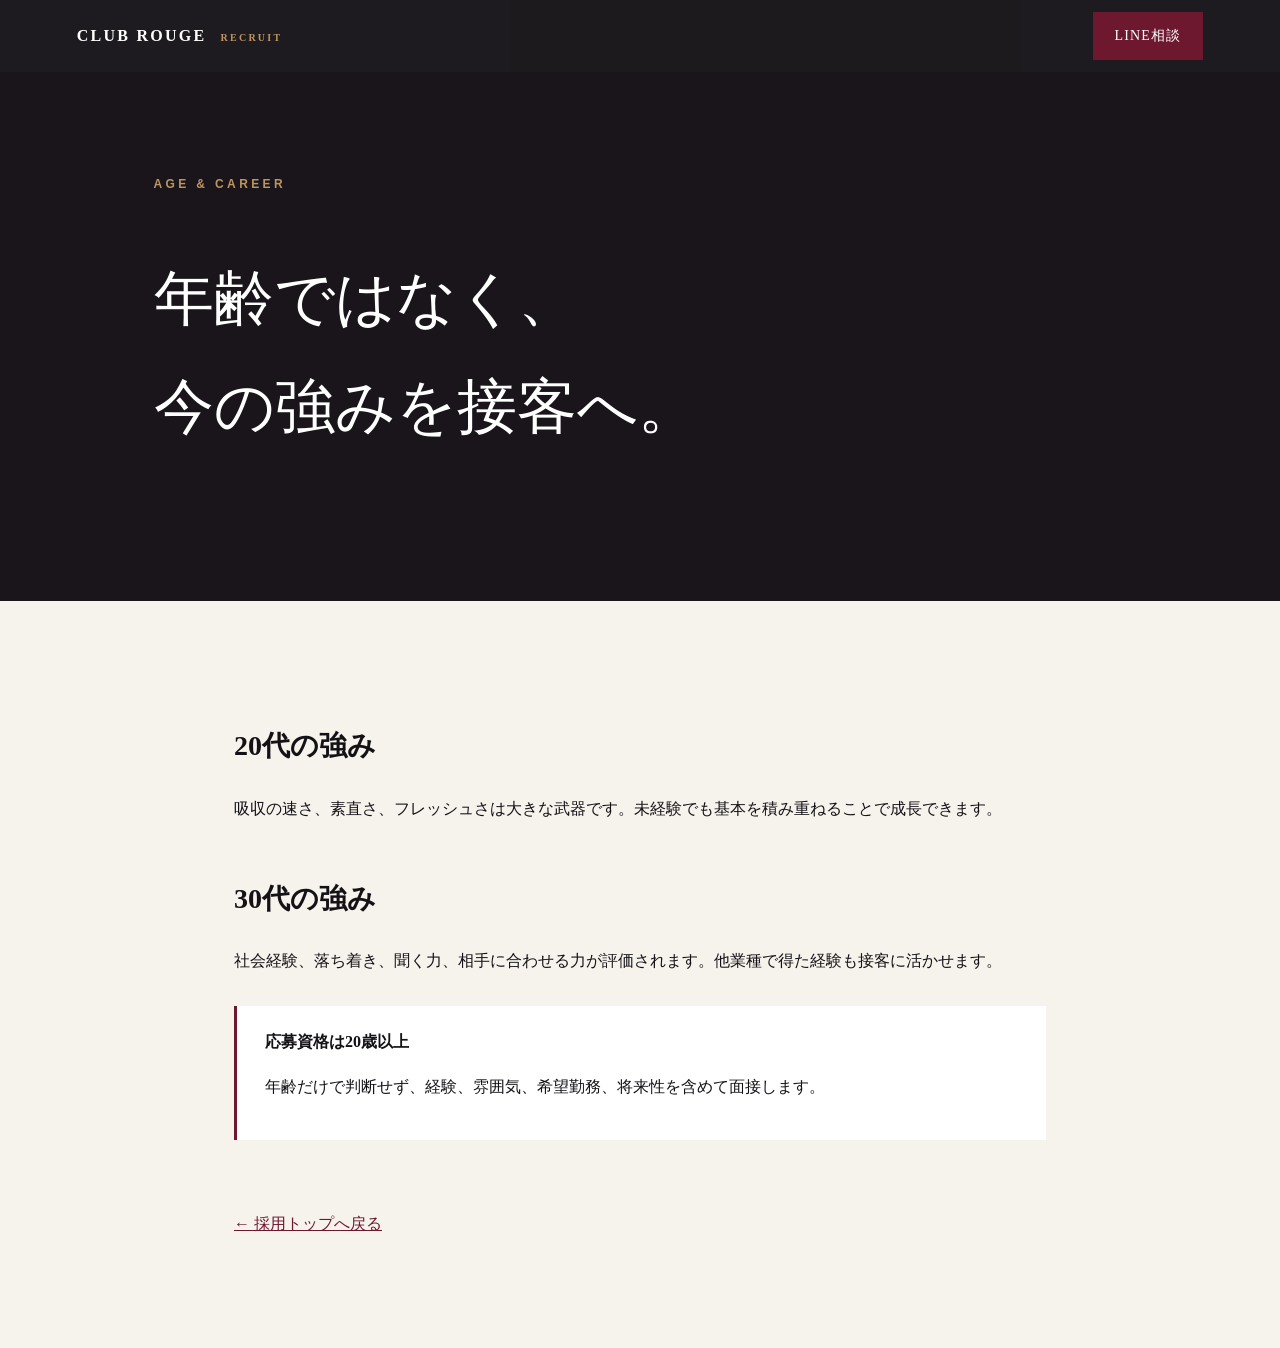
==== age-guide.html @ 6f483774 "求人SEOページ6本とサイトマップを追加" ====
<!doctype html><html lang="ja"><head><meta charset="utf-8"><meta name="viewport" content="width=device-width,initial-scale=1"><meta name="description" content="20代・30代で銀座ホステスを始める方へ。年齢ごとの強みと働き方を解説します。"><title>20代・30代の銀座ホステス｜CLUB ROUGE</title><link rel="stylesheet" href="style.css"></head><body><header class="nav"><a class="brand" href="index.html">CLUB ROUGE <span>RECRUIT</span></a><a class="nav-cta" href="https://line.me/ti/p/MGM9CfKDj5">LINE相談</a></header><section class="article-hero"><p class="eyebrow">AGE &amp; CAREER</p><h1>年齢ではなく、<br>今の強みを接客へ。</h1></section><main class="article"><h2>20代の強み</h2><p>吸収の速さ、素直さ、フレッシュさは大きな武器です。未経験でも基本を積み重ねることで成長できます。</p><h2>30代の強み</h2><p>社会経験、落ち着き、聞く力、相手に合わせる力が評価されます。他業種で得た経験も接客に活かせます。</p><div class="box"><strong>応募資格は20歳以上</strong><p>年齢だけで判断せず、経験、雰囲気、希望勤務、将来性を含めて面接します。</p></div><a class="back" href="index.html">← 採用トップへ戻る</a></main></body></html>
---- style.css ----
:root{--ink:#141216;--wine:#6e1830;--gold:#bd9560;--paper:#f6f2ec;--muted:#706a70}*{box-sizing:border-box}html{scroll-behavior:smooth}body{margin:0;color:var(--ink);background:var(--paper);font-family:"Yu Mincho","Hiragino Mincho ProN",serif;line-height:1.8}.nav{height:72px;padding:0 max(24px,6vw);display:flex;align-items:center;justify-content:space-between;background:rgba(20,18,22,.96);position:sticky;top:0;z-index:10}.brand{color:#fff;text-decoration:none;letter-spacing:.14em;font-weight:700}.brand span{font-size:10px;color:var(--gold);margin-left:8px}.nav-cta,.button{background:var(--wine);color:#fff;text-decoration:none;padding:11px 22px;font-size:14px;letter-spacing:.08em}.hero{min-height:78vh;background:radial-gradient(circle at 80% 30%,#572034 0,transparent 42%),linear-gradient(120deg,#161219,#24151c);color:#fff;display:grid;align-items:center}.hero-inner{width:min(1120px,88%);margin:auto;padding:80px 0}.eyebrow{font-family:Arial,sans-serif;color:var(--gold);font-size:12px;letter-spacing:.28em;font-weight:700}.hero h1{font-size:clamp(38px,6vw,78px);font-weight:400;line-height:1.35;margin:18px 0}.hero em{font-style:normal;color:#dec09a}.lead{max-width:610px;color:#d9d2d5;margin-bottom:36px}.section{padding:100px max(24px,7vw)}.section>h2{font-size:clamp(28px,4vw,48px);font-weight:400;line-height:1.45;margin:12px 0 44px}.features{display:grid;grid-template-columns:repeat(3,1fr);gap:1px;background:#d7d0c8}.features article{background:var(--paper);padding:38px}.features b{color:var(--gold);font-family:Arial,sans-serif}.features h3{font-size:22px}.features p,.cards p,.contact>p{color:var(--muted)}.dark{background:#171419;color:#fff}.cards{display:grid;grid-template-columns:repeat(3,1fr);gap:16px}.cards a{color:#fff;text-decoration:none;border:1px solid #3d353d;padding:30px;min-height:210px;background:#1f1a20;transition:.2s}.cards a:hover{border-color:var(--gold);transform:translateY(-3px)}.cards span{font-family:Arial,sans-serif;font-size:11px;color:var(--gold);letter-spacing:.15em}.cards h3{font-size:21px}.cards p{color:#aaa1a7;font-size:14px}.contact{text-align:center}.notice{display:inline-block;margin-top:22px;border:1px solid #cfc4b8;padding:16px 30px;color:#766d68}footer{background:#0f0d10;color:#fff;text-align:center;padding:50px}footer p,footer small{color:#837a82;font-family:Arial,sans-serif;letter-spacing:.15em;font-size:11px}.article-hero{padding:90px max(24px,12vw);background:#19151b;color:#fff}.article-hero h1{font-size:clamp(32px,5vw,60px);font-weight:400}.article{max-width:860px;margin:auto;padding:70px 24px 110px}.article h2{font-size:28px;margin-top:50px}.article .box{border-left:3px solid var(--wine);background:#fff;padding:22px 28px;margin:30px 0}.back{display:inline-block;margin-top:40px;color:var(--wine)}@media(max-width:780px){.features,.cards{grid-template-columns:1fr}.hero{min-height:70vh}.section{padding-top:70px;padding-bottom:70px}}
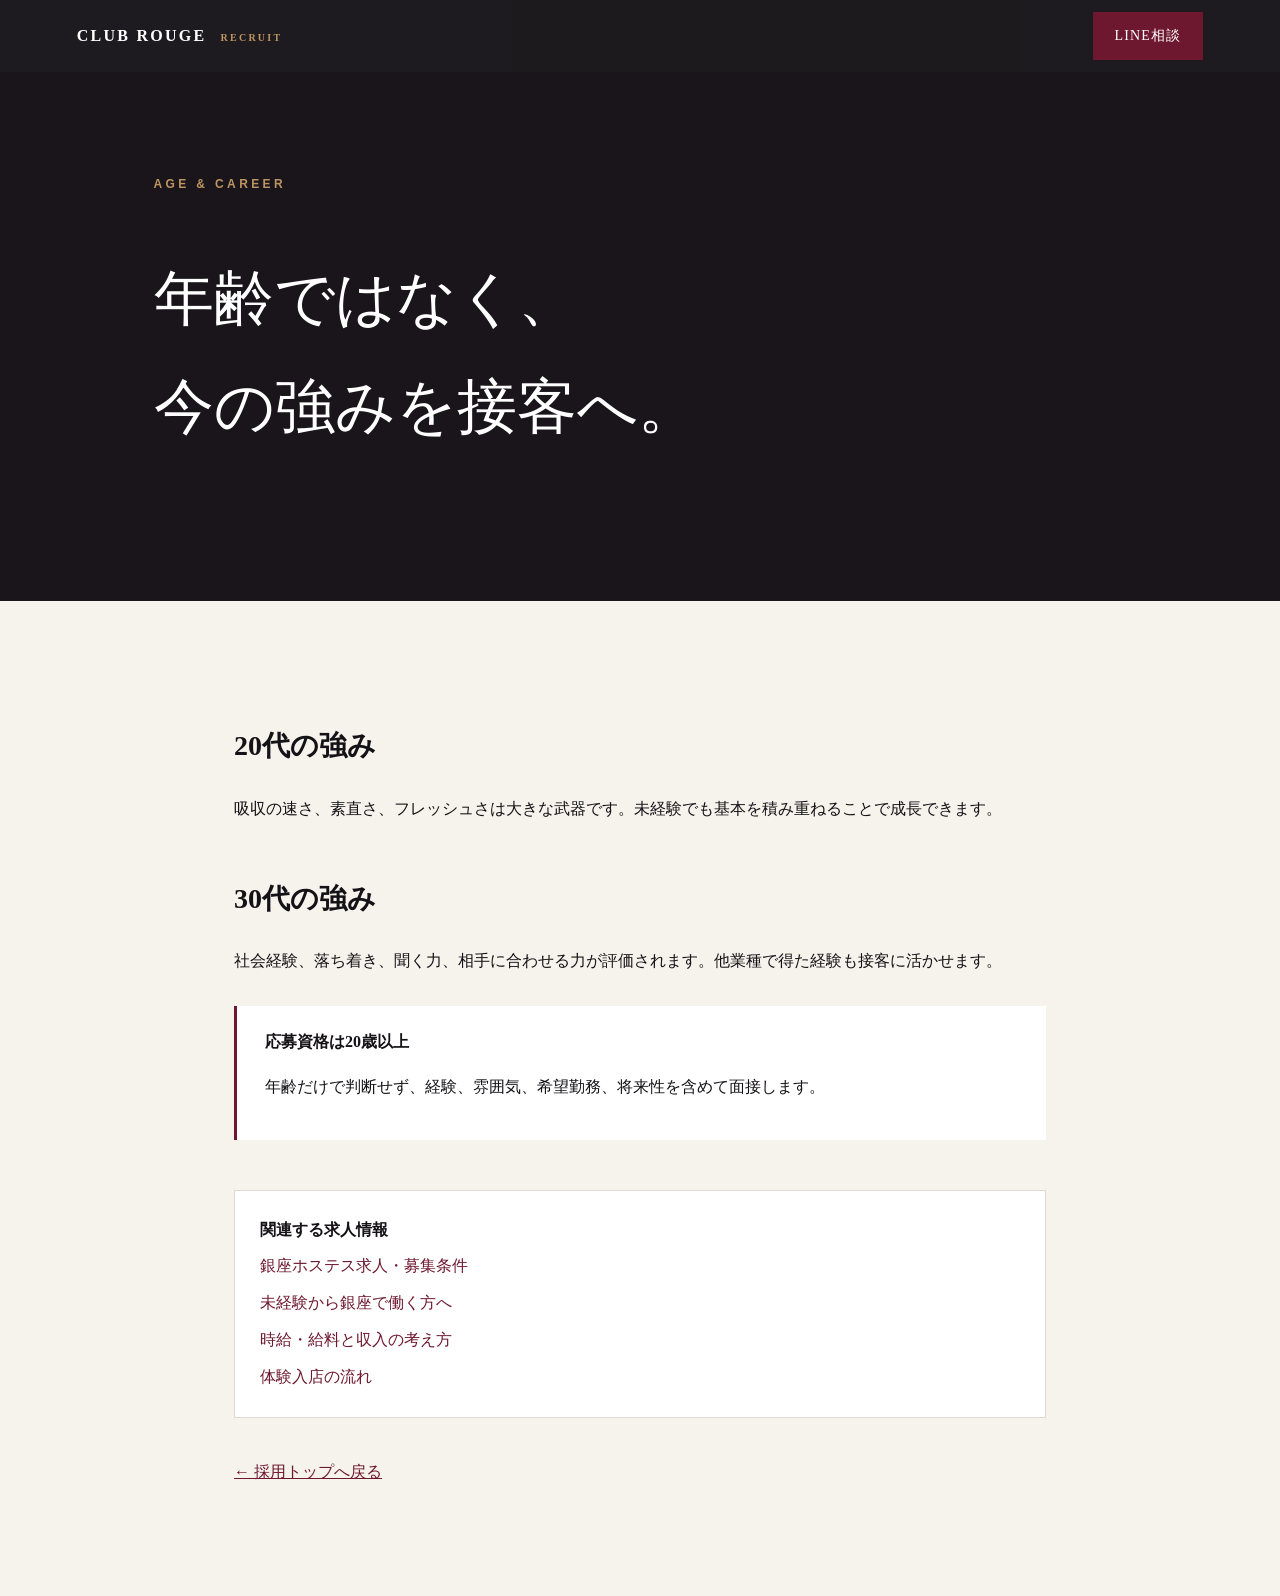
==== commit 10325eee: "既存ページのSEOと内部リンクを強化" ====
--- a/age-guide.html
+++ b/age-guide.html
@@ -1 +1 @@
-<!doctype html><html lang="ja"><head><meta charset="utf-8"><meta name="viewport" content="width=device-width,initial-scale=1"><meta name="description" content="20代・30代で銀座ホステスを始める方へ。年齢ごとの強みと働き方を解説します。"><title>20代・30代の銀座ホステス｜CLUB ROUGE</title><link rel="stylesheet" href="style.css"></head><body><header class="nav"><a class="brand" href="index.html">CLUB ROUGE <span>RECRUIT</span></a><a class="nav-cta" href="https://line.me/ti/p/MGM9CfKDj5">LINE相談</a></header><section class="article-hero"><p class="eyebrow">AGE &amp; CAREER</p><h1>年齢ではなく、<br>今の強みを接客へ。</h1></section><main class="article"><h2>20代の強み</h2><p>吸収の速さ、素直さ、フレッシュさは大きな武器です。未経験でも基本を積み重ねることで成長できます。</p><h2>30代の強み</h2><p>社会経験、落ち着き、聞く力、相手に合わせる力が評価されます。他業種で得た経験も接客に活かせます。</p><div class="box"><strong>応募資格は20歳以上</strong><p>年齢だけで判断せず、経験、雰囲気、希望勤務、将来性を含めて面接します。</p></div><a class="back" href="index.html">← 採用トップへ戻る</a></main></body></html>
+<!doctype html><html lang="ja"><head><script async src="https://www.googletagmanager.com/gtag/js?id=G-09QZRMTLVK"></script><script src="ga4.js"></script><meta charset="utf-8"><meta name="viewport" content="width=device-width,initial-scale=1"><meta name="description" content="20代・30代で銀座ホステスを始めたい方へ。年齢ごとの強み、接客への活かし方、応募時に確認するポイントを解説します。"><title>20代・30代の銀座ホステス求人｜年齢別の強み｜CLUB ROUGE</title><link rel="canonical" href="https://sh-t92.github.io/rouge-recruit/age-guide.html"><link rel="stylesheet" href="seo.css"><link rel="stylesheet" href="style.css"></head><body><header class="nav"><a class="brand" href="index.html">CLUB ROUGE <span>RECRUIT</span></a><a class="nav-cta" href="https://line.me/ti/p/MGM9CfKDj5">LINE相談</a></header><section class="article-hero"><p class="eyebrow">AGE &amp; CAREER</p><h1>年齢ではなく、<br>今の強みを接客へ。</h1></section><main class="article"><h2>20代の強み</h2><p>吸収の速さ、素直さ、フレッシュさは大きな武器です。未経験でも基本を積み重ねることで成長できます。</p><h2>30代の強み</h2><p>社会経験、落ち着き、聞く力、相手に合わせる力が評価されます。他業種で得た経験も接客に活かせます。</p><div class="box"><strong>応募資格は20歳以上</strong><p>年齢だけで判断せず、経験、雰囲気、希望勤務、将来性を含めて面接します。</p></div><nav class="related"><strong>関連する求人情報</strong><a href="ginza-hostess-recruit.html">銀座ホステス求人・募集条件</a><a href="first-time.html">未経験から銀座で働く方へ</a><a href="salary.html">時給・給料と収入の考え方</a><a href="trial.html">体験入店の流れ</a></nav><a class="back" href="index.html">← 採用トップへ戻る</a></main></body></html>
--- a/seo.css
+++ b/seo.css
@@ -0,0 +1,4 @@
+.related{display:grid;gap:8px;margin-top:50px;padding:25px;background:#fff;border:1px solid #e2d9d0}
+.related strong{color:var(--ink)}
+.related a{color:var(--wine);text-decoration:none}
+.related a:hover{text-decoration:underline}
